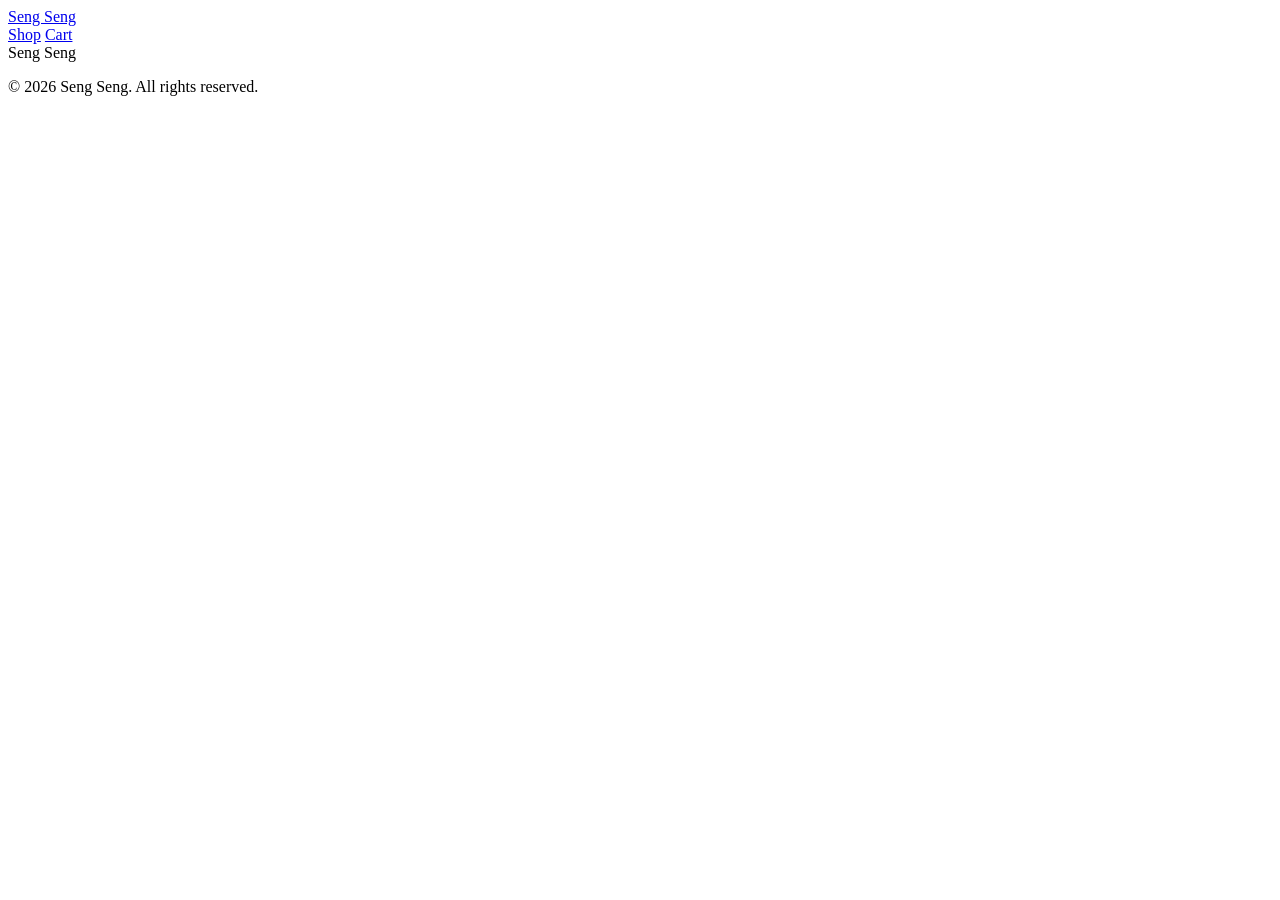
==== index.html @ 79f37684 "Add files via upload" ====
<!DOCTYPE html>
<html lang="en">
<head>
  <meta charset="UTF-8"><meta name="viewport" content="width=device-width, initial-scale=1.0">
  <title>Seng Seng - K-Beauty Skincare</title>
  <link rel="stylesheet" href="css/store.css">
  <style>.page{display:none}.page.active{display:block}</style>
</head>
<body>
  <nav>
    <a href="#home" class="logo">Seng Seng</a>
    <div class="nav-links">
      <a href="#home">Shop</a>
      <a href="#cart">Cart <span class="cart-badge" id="cart-count" style="display:none">0</span></a>
    </div>
  </nav>

  <div class="page" id="page-home">
    <section class="hero">
      <h1>Seng Seng</h1>
      <p>K-Beauty skincare crafted with gentle, safe ingredients for radiant, healthy skin.</p>
      <a href="#home" class="btn btn-primary" onclick="document.getElementById('products').scrollIntoView({behavior:'smooth'})">Shop Now</a>
    </section>
    <svg class="wave" viewBox="0 0 1440 60" preserveAspectRatio="none">
      <path d="M0,30 C360,60 720,0 1080,30 C1260,45 1380,15 1440,30 L1440,60 L0,60 Z" fill="#FFF0F3"/>
    </svg>
    <section class="section" id="products">
      <h2>Our Products</h2>
      <div class="products-grid" id="products-grid"></div>
    </section>
  </div>

  <div class="page" id="page-cart">
    <div class="cart-container">
      <h1>Your Cart</h1>
      <div class="empty-cart" id="empty-cart">
        <p>Your cart is empty</p>
        <a href="#home" class="btn btn-primary">Continue Shopping</a>
      </div>
      <div id="cart-items"></div>
      <div class="cart-summary" id="cart-summary" style="display:none">
        <div class="total">Total: <span id="cart-total">₱0.00</span></div>
        <div id="checkout-btns" style="display:none">
          <a href="#checkout" class="btn btn-primary">Checkout</a>
        </div>
      </div>
    </div>
  </div>

  <div class="page" id="page-checkout">
    <div class="checkout-form">
      <h1>Checkout</h1>
      <form id="checkout-form">
        <h3 style="margin-bottom:1rem;color:var(--charcoal)">Shipping Info</h3>
        <div class="form-row">
          <div class="form-group"><label>First Name</label><input type="text" required></div>
          <div class="form-group"><label>Last Name</label><input type="text" required></div>
        </div>
        <div class="form-group"><label>Email</label><input type="email" required></div>
        <div class="form-group"><label>Address</label><input type="text" required></div>
        <div class="form-row">
          <div class="form-group">
            <label>Country</label>
            <select id="country" required>
              <option value="US">United States</option>
              <option value="PH">Philippines</option>
            </select>
          </div>
          <div class="form-group"><label>City</label><input type="text" id="city" required></div>
          <div class="form-group"><label>State / Province</label><input type="text" id="state" required></div>
          <div class="form-group"><label>ZIP / Postal Code</label><input type="text" id="zip" placeholder="Enter ZIP" required></div>
        </div>
        <h3 style="margin:2rem 0 1rem;color:var(--charcoal)">Payment</h3>
        <div class="form-group"><label>Card Number</label><input type="text" placeholder="1234 5678 9012 3456" required></div>
        <div class="form-row">
          <div class="form-group"><label>Expiry</label><input type="text" placeholder="MM/YY" required></div>
          <div class="form-group"><label>CVV</label><input type="text" placeholder="123" required></div>
        </div>
        <div class="order-summary" id="order-summary"></div>
        <button type="submit" class="btn btn-primary" style="width:100%;margin-top:1.5rem;padding:1rem">Place Order</button>
      </form>
    </div>
  </div>

  <div class="page" id="page-success">
    <div class="success">
      <div class="icon">&#10004;</div>
      <h1>Order Confirmed!</h1>
      <p>Thank you for your purchase. Your K-Beauty products are on the way!</p>
      <a href="#home" class="btn btn-primary">Continue Shopping</a>
    </div>
  </div>

  <footer>
    <div class="logo">Seng Seng</div>
    <p>&copy; 2026 Seng Seng. All rights reserved.</p>
  </footer>

  <script src="js/store.js"></script>
</body>
</html>
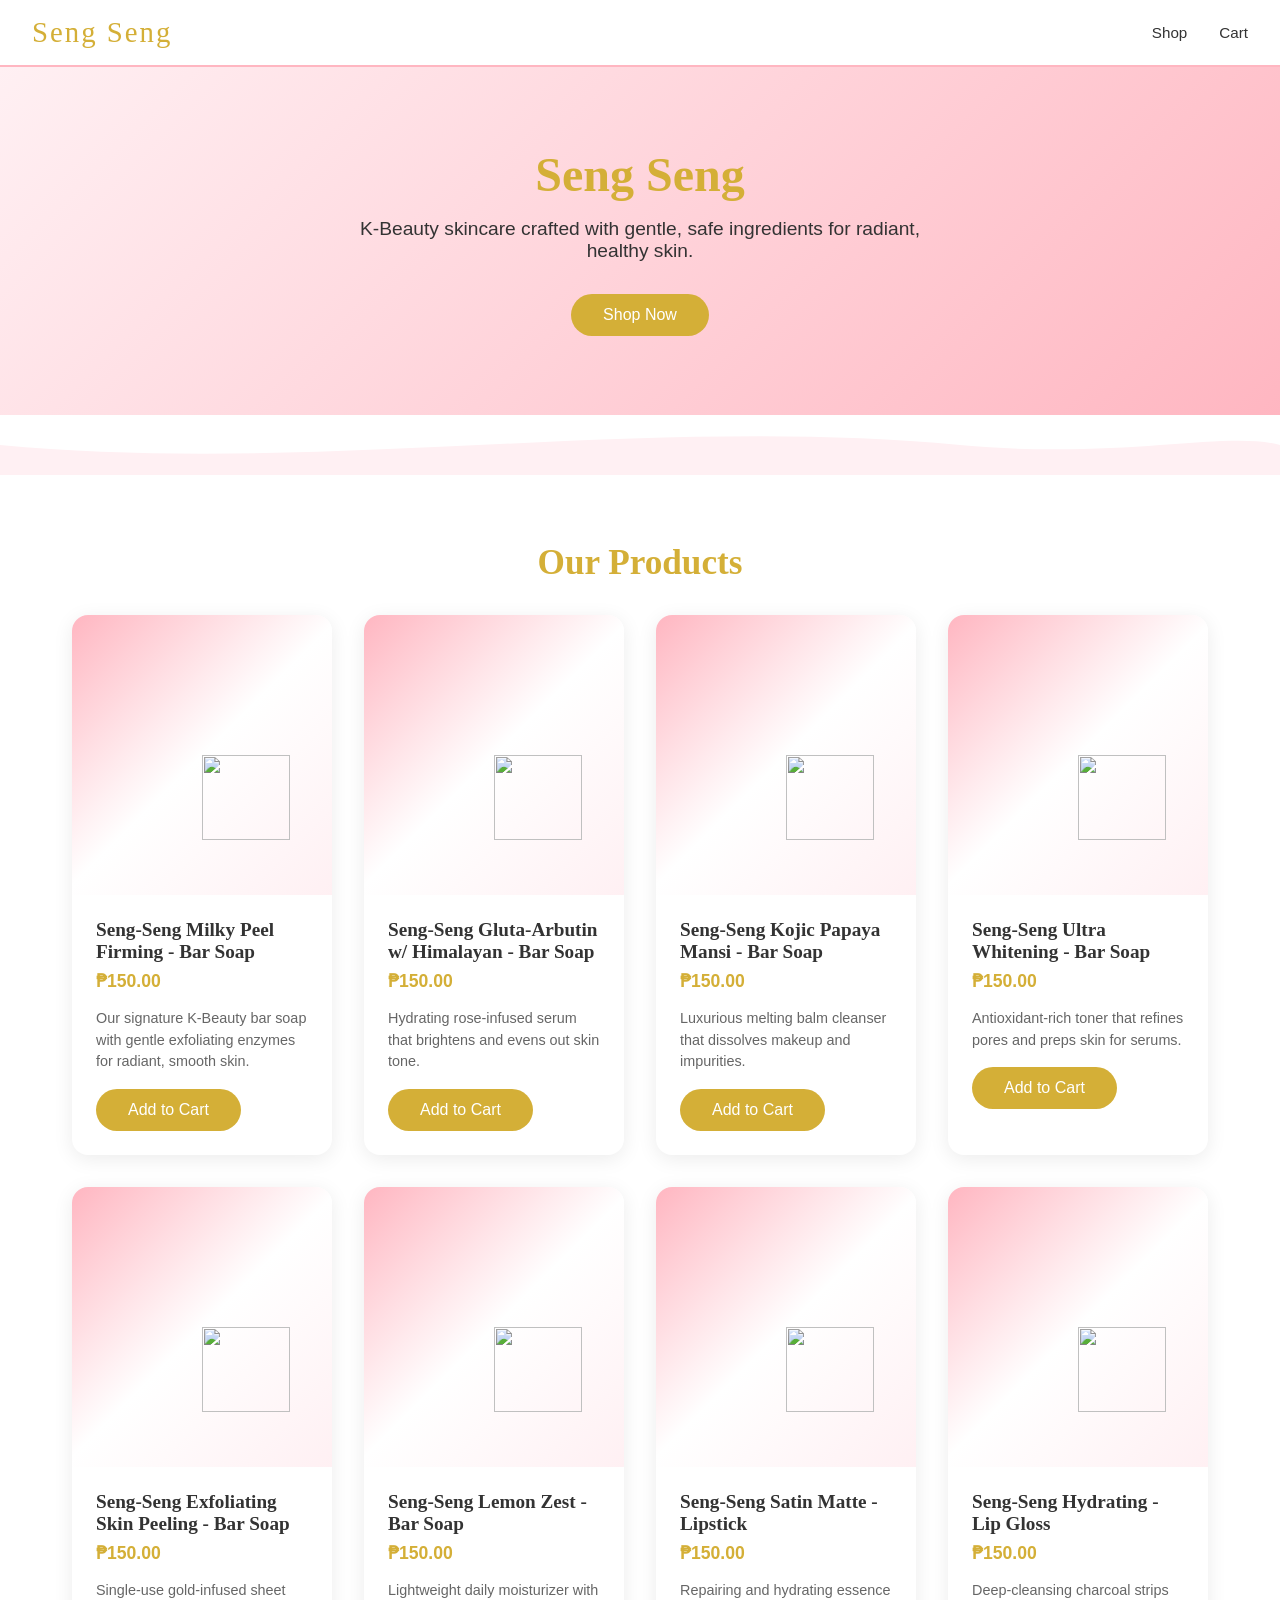
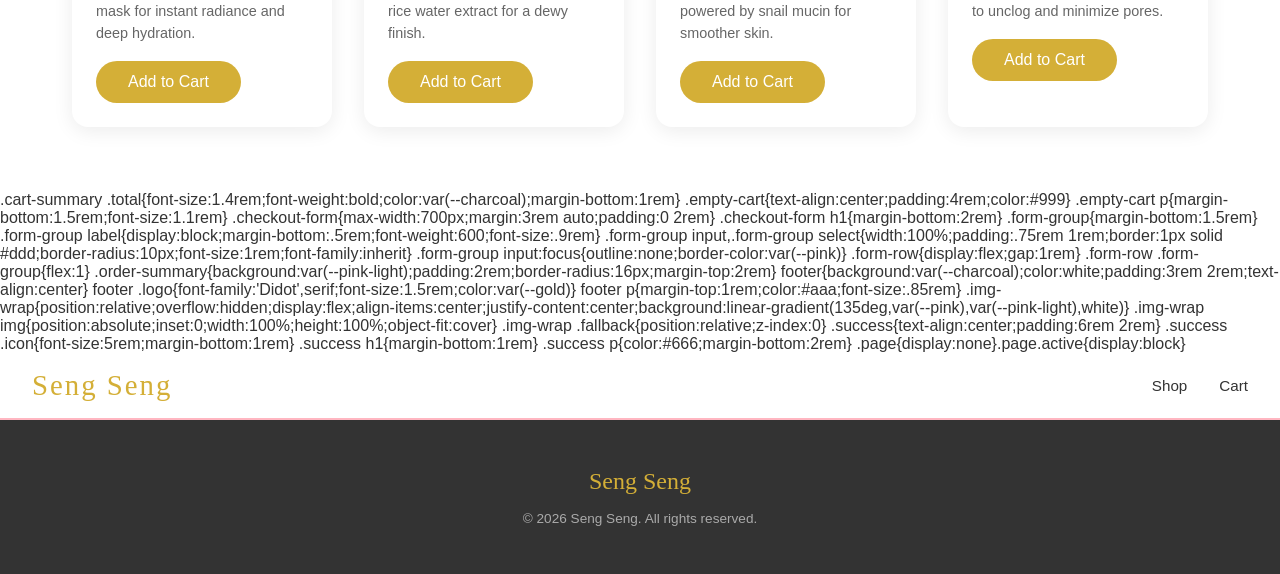
==== commit 3d12733a: "Update index.html" ====
--- a/index.html
+++ b/index.html
@@ -1,101 +1,242 @@
 <!DOCTYPE html>
 <html lang="en">
 <head>
-  <meta charset="UTF-8"><meta name="viewport" content="width=device-width, initial-scale=1.0">
-  <title>Seng Seng - K-Beauty Skincare</title>
-  <link rel="stylesheet" href="css/store.css">
-  <style>.page{display:none}.page.active{display:block}</style>
+<meta charset="UTF-8"><meta name="viewport" content="width=device-width, initial-scale=1.0">
+<title>Seng Seng - K-Beauty Skincare</title>
+<style>
+:root{--pink:#FFB6C1;--gold:#D4AF37;--white:#FFFFFF;--charcoal:#333333;--pink-light:#FFF0F3;--pink-dark:#E8919E}
+*{margin:0;padding:0;box-sizing:border-box}
+body{font-family:'Inter','Helvetica',sans-serif;color:var(--charcoal);background:var(--white)}
+h1,h2,h3,h4{font-family:'Didot','Bodoni',Georgia,serif;color:var(--gold)}
+a{text-decoration:none;color:inherit}
+nav{display:flex;justify-content:space-between;align-items:center;padding:1rem 2rem;background:var(--white);border-bottom:2px solid var(--pink);position:sticky;top:0;z-index:100}
+nav .logo{font-family:'Didot',serif;font-size:1.8rem;color:var(--gold);letter-spacing:2px}
+nav .nav-links{display:flex;gap:2rem;align-items:center}
+nav .nav-links a{font-size:.95rem;color:var(--charcoal);transition:color .2s}
+nav .nav-links a:hover{color:var(--gold)}
+.cart-badge{background:var(--pink-dark);color:white;border-radius:50%;font-size:.7rem;padding:2px 6px;margin-left:4px}
+.hero{background:linear-gradient(135deg,var(--pink-light) 0%,var(--pink) 100%);padding:5rem 2rem;text-align:center}
+.hero h1{font-size:3rem;margin-bottom:1rem;color:var(--gold)}
+.hero p{font-size:1.2rem;max-width:600px;margin:0 auto 2rem;color:var(--charcoal)}
+.btn{display:inline-block;padding:.75rem 2rem;border:none;border-radius:30px;font-size:1rem;cursor:pointer;transition:all .3s;font-family:inherit}
+.btn-primary{background:var(--gold);color:white}
+.btn-primary:hover{background:#c9a430}
+.btn-outline{background:transparent;border:2px solid var(--gold);color:var(--gold)}
+.btn-outline:hover{background:var(--gold);color:white}
+.btn-pink{background:var(--pink);color:var(--charcoal)}
+.btn-pink:hover{background:var(--pink-dark);color:white}
+.section{padding:4rem 2rem;max-width:1200px;margin:0 auto}
+.section h2{text-align:center;font-size:2.2rem;margin-bottom:2rem}
+.products-grid{display:grid;grid-template-columns:repeat(auto-fill,minmax(260px,1fr));gap:2rem}
+.product-card{background:white;border-radius:16px;overflow:hidden;box-shadow:0 4px 20px rgba(0,0,0,.08);transition:transform .3s}
+.product-card:hover{transform:translateY(-4px)}
+.product-card .img{height:280px;background:linear-gradient(135deg,var(--pink) 0%,var(--white) 50%,var(--pink-light) 100%);display:flex;align-items:center;justify-content:center;font-size:4rem}
+.product-card .info{padding:1.5rem}
+.product-card .info h3{font-size:1.2rem;color:var(--charcoal);margin-bottom:.5rem}
+.product-card .info .price{font-size:1.1rem;color:var(--gold);font-weight:bold;margin-bottom:1rem}
+.product-card .info .desc{font-size:.9rem;color:#666;margin-bottom:1rem;line-height:1.5}
+.wave{width:100%;height:60px;background:var(--white);margin-top:-1px}
+.cart-container{max-width:900px;margin:3rem auto;padding:0 2rem}
+.cart-container h1{margin-bottom:2rem}
+.cart-item{display:flex;align-items:center;gap:1.5rem;padding:1.5rem;border-bottom:1px solid #eee}
+.cart-item .thumb{width:100px;height:100px;border-radius:12px;background:linear-gradient(135deg,var(--pink),var(--pink-light));display:flex;align-items:center;justify-content:center;font-size:2rem;flex-shrink:0}
+.cart-item .details{flex:1}
+.cart-item .details h3{font-size:1.1rem;color:var(--charcoal)}
+.cart-item .details .price{color:var(--gold);font-weight:bold;margin:.5rem 0}
+.qty-controls{display:flex;align-items:center;gap:.5rem}
+.qty-controls button{width:32px;height:32px;border:1px solid #ddd;border-radius:8px;background:white;cursor:pointer;font-size:1.1rem}
+.qty-controls span{min-width:30px;text-align:center}
+.remove-btn{background:none;border:none;color:#e44;cursor:pointer;font-size:.9rem}
+.cart-summary{margin-top:2rem;padding:2rem;background:var(--pink-light);border-radius:16px;text-align:right}
+.cart-summary .total{font-size:1.4rem;font-weight:bold;color:var(--charcoal);margin-bottom:1rem}
+.empty-cart{text-align:center;padding:4rem;color:#999}
+.empty-cart p{margin-bottom:1.5rem;font-size:1.1rem}
+.checkout-form{max-width:700px;margin:3rem auto;padding:0 2rem}
+.checkout-form h1{margin-bottom:2rem}
+.form-group{margin-bottom:1.5rem}
+.form-group label{display:block;margin-bottom:.5rem;font-weight:600;font-size:.9rem}
+.form-group input,.form-group select{width:100%;padding:.75rem 1rem;border:1px solid #ddd;border-radius:10px;font-size:1rem;font-family:inherit}
+.form-group input:focus{outline:none;border-color:var(--pink)}
+.form-row{display:flex;gap:1rem}
+.form-row .form-group{flex:1}
+.order-summary{background:var(--pink-light);padding:2rem;border-radius:16px;margin-top:2rem}
+footer{background:var(--charcoal);color:white;padding:3rem 2rem;text-align:center}
+footer .logo{font-family:'Didot',serif;font-size:1.5rem;color:var(--gold)}
+footer p{margin-top:1rem;color:#aaa;font-size:.85rem}
+.img-wrap{position:relative;overflow:hidden;display:flex;align-items:center;justify-content:center;background:linear-gradient(135deg,var(--pink),var(--pink-light),white)}
+.img-wrap img{position:absolute;inset:0;width:100%;height:100%;object-fit:cover}
+.img-wrap .fallback{position:relative;z-index:0}
+.success{text-align:center;padding:6rem 2rem}
+.success .icon{font-size:5rem;margin-bottom:1rem}
+.success h1{margin-bottom:1rem}
+.success p{color:#666;margin-bottom:2rem}
+.page{display:none}.page.active{display:block}
+</style>
 </head>
 <body>
-  <nav>
-    <a href="#home" class="logo">Seng Seng</a>
-    <div class="nav-links">
-      <a href="#home">Shop</a>
-      <a href="#cart">Cart <span class="cart-badge" id="cart-count" style="display:none">0</span></a>
-    </div>
-  </nav>
-
-  <div class="page" id="page-home">
-    <section class="hero">
-      <h1>Seng Seng</h1>
-      <p>K-Beauty skincare crafted with gentle, safe ingredients for radiant, healthy skin.</p>
-      <a href="#home" class="btn btn-primary" onclick="document.getElementById('products').scrollIntoView({behavior:'smooth'})">Shop Now</a>
-    </section>
-    <svg class="wave" viewBox="0 0 1440 60" preserveAspectRatio="none">
-      <path d="M0,30 C360,60 720,0 1080,30 C1260,45 1380,15 1440,30 L1440,60 L0,60 Z" fill="#FFF0F3"/>
-    </svg>
-    <section class="section" id="products">
-      <h2>Our Products</h2>
-      <div class="products-grid" id="products-grid"></div>
-    </section>
-  </div>
-
-  <div class="page" id="page-cart">
-    <div class="cart-container">
-      <h1>Your Cart</h1>
-      <div class="empty-cart" id="empty-cart">
-        <p>Your cart is empty</p>
-        <a href="#home" class="btn btn-primary">Continue Shopping</a>
-      </div>
-      <div id="cart-items"></div>
-      <div class="cart-summary" id="cart-summary" style="display:none">
-        <div class="total">Total: <span id="cart-total">₱0.00</span></div>
-        <div id="checkout-btns" style="display:none">
-          <a href="#checkout" class="btn btn-primary">Checkout</a>
-        </div>
-      </div>
-    </div>
-  </div>
-
-  <div class="page" id="page-checkout">
-    <div class="checkout-form">
-      <h1>Checkout</h1>
-      <form id="checkout-form">
-        <h3 style="margin-bottom:1rem;color:var(--charcoal)">Shipping Info</h3>
-        <div class="form-row">
-          <div class="form-group"><label>First Name</label><input type="text" required></div>
-          <div class="form-group"><label>Last Name</label><input type="text" required></div>
-        </div>
-        <div class="form-group"><label>Email</label><input type="email" required></div>
-        <div class="form-group"><label>Address</label><input type="text" required></div>
-        <div class="form-row">
-          <div class="form-group">
-            <label>Country</label>
-            <select id="country" required>
-              <option value="US">United States</option>
-              <option value="PH">Philippines</option>
-            </select>
-          </div>
-          <div class="form-group"><label>City</label><input type="text" id="city" required></div>
-          <div class="form-group"><label>State / Province</label><input type="text" id="state" required></div>
-          <div class="form-group"><label>ZIP / Postal Code</label><input type="text" id="zip" placeholder="Enter ZIP" required></div>
-        </div>
-        <h3 style="margin:2rem 0 1rem;color:var(--charcoal)">Payment</h3>
-        <div class="form-group"><label>Card Number</label><input type="text" placeholder="1234 5678 9012 3456" required></div>
-        <div class="form-row">
-          <div class="form-group"><label>Expiry</label><input type="text" placeholder="MM/YY" required></div>
-          <div class="form-group"><label>CVV</label><input type="text" placeholder="123" required></div>
-        </div>
-        <div class="order-summary" id="order-summary"></div>
-        <button type="submit" class="btn btn-primary" style="width:100%;margin-top:1.5rem;padding:1rem">Place Order</button>
-      </form>
-    </div>
-  </div>
-
-  <div class="page" id="page-success">
-    <div class="success">
-      <div class="icon">&#10004;</div>
-      <h1>Order Confirmed!</h1>
-      <p>Thank you for your purchase. Your K-Beauty products are on the way!</p>
-      <a href="#home" class="btn btn-primary">Continue Shopping</a>
-    </div>
-  </div>
-
-  <footer>
-    <div class="logo">Seng Seng</div>
-    <p>&copy; 2026 Seng Seng. All rights reserved.</p>
-  </footer>
-
-  <script src="js/store.js"></script>
+<nav>
+<a href="#home" class="logo">Seng Seng</a>
+<div class="nav-links">
+<a href="#home">Shop</a>
+<a href="#cart">Cart <span class="cart-badge" id="cart-count" style="display:none">0</span></a>
+</div>
+</nav>
+
+<div class="page" id="page-home">
+<section class="hero">
+<h1>Seng Seng</h1>
+<p>K-Beauty skincare crafted with gentle, safe ingredients for radiant, healthy skin.</p>
+<a href="#home" class="btn btn-primary" onclick="document.getElementById('products').scrollIntoView({behavior:'smooth'})">Shop Now</a>
+</section>
+<svg class="wave" viewBox="0 0 1440 60" preserveAspectRatio="none">
+<path d="M0,30 C360,60 720,0 1080,30 C1260,45 1380,15 1440,30 L1440,60 L0,60 Z" fill="#FFF0F3"/>
+</svg>
+<section class="section" id="products">
+<h2>Our Products</h2>
+<div class="products-grid" id="products-grid"></div>
+</section>
+</div>
+  .cart-summary .total{font-size:1.4rem;font-weight:bold;color:var(--charcoal);margin-bottom:1rem}
+.empty-cart{text-align:center;padding:4rem;color:#999}
+.empty-cart p{margin-bottom:1.5rem;font-size:1.1rem}
+.checkout-form{max-width:700px;margin:3rem auto;padding:0 2rem}
+.checkout-form h1{margin-bottom:2rem}
+.form-group{margin-bottom:1.5rem}
+.form-group label{display:block;margin-bottom:.5rem;font-weight:600;font-size:.9rem}
+.form-group input,.form-group select{width:100%;padding:.75rem 1rem;border:1px solid #ddd;border-radius:10px;font-size:1rem;font-family:inherit}
+.form-group input:focus{outline:none;border-color:var(--pink)}
+.form-row{display:flex;gap:1rem}
+.form-row .form-group{flex:1}
+.order-summary{background:var(--pink-light);padding:2rem;border-radius:16px;margin-top:2rem}
+footer{background:var(--charcoal);color:white;padding:3rem 2rem;text-align:center}
+footer .logo{font-family:'Didot',serif;font-size:1.5rem;color:var(--gold)}
+footer p{margin-top:1rem;color:#aaa;font-size:.85rem}
+.img-wrap{position:relative;overflow:hidden;display:flex;align-items:center;justify-content:center;background:linear-gradient(135deg,var(--pink),var(--pink-light),white)}
+.img-wrap img{position:absolute;inset:0;width:100%;height:100%;object-fit:cover}
+.img-wrap .fallback{position:relative;z-index:0}
+.success{text-align:center;padding:6rem 2rem}
+.success .icon{font-size:5rem;margin-bottom:1rem}
+.success h1{margin-bottom:1rem}
+.success p{color:#666;margin-bottom:2rem}
+.page{display:none}.page.active{display:block}
+</style>
+</head>
+<body>
+<nav>
+<a href="#home" class="logo">Seng Seng</a>
+<div class="nav-links">
+<a href="#home">Shop</a>
+<a href="#cart">Cart <span class="cart-badge" id="cart-count" style="display:none">0</span></a>
+</div>
+</nav>
+
+<div class="page" id="page-home">
+<section class="hero">
+<h1>Seng Seng</h1>
+<p>K-Beauty skincare crafted with gentle, safe ingredients for radiant, healthy skin.</p>
+<a href="#home" class="btn btn-primary" onclick="document.getElementById('products').scrollIntoView({behavior:'smooth'})">Shop Now</a>
+</section>
+<svg class="wave" viewBox="0 0 1440 60" preserveAspectRatio="none">
+<path d="M0,30 C360,60 720,0 1080,30 C1260,45 1380,15 1440,30 L1440,60 L0,60 Z" fill="#FFF0F3"/>
+</svg>
+<section class="section" id="products">
+<h2>Our Products</h2>
+<div class="products-grid" id="products-grid"></div>
+</section>
+</div>
+
+<div class="page" id="page-cart">
+<div class="cart-container">
+<h1>Your Cart</h1>
+<div class="empty-cart" id="empty-cart">
+<p>Your cart is empty</p>
+<a href="#home" class="btn btn-primary">Continue Shopping</a>
+</div>
+<div id="cart-items"></div>
+<div class="cart-summary" id="cart-summary" style="display:none">
+<div class="total">Total: <span id="cart-total">₱0.00</span></div>
+<div id="checkout-btns" style="display:none">
+<a href="#checkout" class="btn btn-primary">Checkout</a>
+</div>
+</div>
+</div>
+</div>
+
+<div class="page" id="page-checkout">
+<div class="checkout-form">
+<h1>Checkout</h1>
+<form id="checkout-form">
+<h3 style="margin-bottom:1rem;color:var(--charcoal)">Shipping Info</h3>
+<div class="form-row">
+<div class="form-group"><label>First Name</label><input type="text" required></div>
+<div class="form-group"><label>Last Name</label><input type="text" required></div>
+</div>
+<div class="form-group"><label>Email</label><input type="email" required></div>
+<div class="form-group"><label>Address</label><input type="text" required></div>
+<div class="form-row">
+<div class="form-group">
+<label>Country</label>
+<select id="country" required>
+<option value="US">United States</option>
+<option value="PH">Philippines</option>
+</select>
+</div>
+<div class="form-group"><label>City</label><input type="text" id="city" required></div>
+<div class="form-group"><label>State / Province</label><input type="text" id="state" required></div>
+<div class="form-group"><label>ZIP / Postal Code</label><input type="text" id="zip" placeholder="Enter ZIP" required></div>
+</div>
+<h3 style="margin:2rem 0 1rem;color:var(--charcoal)">Payment</h3>
+<div class="form-group"><label>Card Number</label><input type="text" placeholder="1234 5678 9012 3456" required></div>
+<div class="form-row">
+<div class="form-group"><label>Expiry</label><input type="text" placeholder="MM/YY" required></div>
+<div class="form-group"><label>CVV</label><input type="text" placeholder="123" required></div>
+</div>
+<div class="order-summary" id="order-summary"></div>
+<button type="submit" class="btn btn-primary" style="width:100%;margin-top:1.5rem;padding:1rem">Place Order</button>
+</form>
+</div>
+</div>
+
+<div class="page" id="page-success">
+<div class="success">
+<div class="icon">&#10004;</div>
+<h1>Order Confirmed!</h1>
+<p>Thank you for your purchase. Your K-Beauty products are on the way!</p>
+<a href="#home" class="btn btn-primary">Continue Shopping</a>
+</div>
+</div>
+
+<footer>
+<div class="logo">Seng Seng</div>
+<p>&copy; 2026 Seng Seng. All rights reserved.</p>
+</footer>
+
+<script>
+const PRODUCTS=[
+{id:1,name:"Seng-Seng Milky Peel Firming - Bar Soap",price:150,image:"milky-peel-firming_bar-soap.png",emoji:"\u{1F9FC}",desc:"Our signature K-Beauty bar soap with gentle exfoliating enzymes for radiant, smooth skin."},
+{id:2,name:"Seng-Seng Gluta-Arbutin w/ Himalayan - Bar Soap",price:150,image:"gluta-arbutin-himalayan_bar-soap.png",emoji:"\u{1F489}",desc:"Hydrating rose-infused serum that brightens and evens out skin tone."},
+{id:3,name:"Seng-Seng Kojic Papaya Mansi - Bar Soap",price:150,image:"kojic-papaya-mansi_bar-soap.png",emoji:"\u{1F36F}",desc:"Luxurious melting balm cleanser that dissolves makeup and impurities."},
+{id:4,name:"Seng-Seng Ultra Whitening - Bar Soap",price:150,image:"ultra-whitening_bar-soap.png",emoji:"\u{1F375}",desc:"Antioxidant-rich toner that refines pores and preps skin for serums."},
+{id:5,name:"Seng-Seng Exfoliating Skin Peeling - Bar Soap",price:150,image:"exfoliating-skin-peeling_bar-soap.png",emoji:"\u{1F9F4}",desc:"Single-use gold-infused sheet mask for instant radiance and deep hydration."},
+{id:6,name:"Seng-Seng Lemon Zest - Bar Soap",price:150,image:"lemon-zest-bar-soap2.png",emoji:"\u{1F35E}",desc:"Lightweight daily moisturizer with rice water extract for a dewy finish."},
+{id:7,name:"Seng-Seng Satin Matte - Lipstick",price:150,image:"sengseng_matte_lipstick.png",emoji:"\u{1F40C}",desc:"Repairing and hydrating essence powered by snail mucin for smoother skin."},
+{id:8,name:"Seng-Seng Hydrating - Lip Gloss",price:150,image:"sengseng_glossy_lipstick.png",emoji:"\u{1F4A8}",desc:"Deep-cleansing charcoal strips to unclog and minimize pores."}
+];
+const IMG_PATH="images/";
+function imgTag(p){return`<img src="${IMG_PATH}${p.image}" alt="${p.name}" onerror="this.remove()" style="position:absolute;inset:0;width:100%;height:100%;object-fit:cover"><span class="fallback"><img src="https://media0.giphy.com/media/v1.Y2lkPTc5MGI3NjExNmoxYzI4a3IzcndvY2R2ZjlwanB4a3B5bHhiYXl5OHh3Mmk5cmU0eSZlcD12MV9pbnRlcm5hbF9naWZfYnlfaWQmY3Q9cw/d3e3ToBFhpkOnVyNin/giphy.gif" style="width:88px;height:85px;object-fit:cover"></span>`}
+function getCart(){return JSON.parse(localStorage.getItem("seng_cart")||"[]")}
+function saveCart(cart){localStorage.setItem("seng_cart",JSON.stringify(cart));updateCartBadge()}
+function addToCart(productId){const cart=getCart();const existing=cart.find(i=>i.id===productId);if(existing){existing.qty++}else{cart.push({id:productId,qty:1})};saveCart(cart);alert("Added to cart!")}
+function removeFromCart(productId){const cart=getCart().filter(i=>i.id!==productId);saveCart(cart);renderCart()}
+function updateQty(productId,delta){const cart=getCart();const item=cart.find(i=>i.id===productId);if(!item)return;item.qty+=delta;if(item.qty<=0){removeFromCart(productId);return};saveCart(cart);renderCart()}
+function updateCartBadge(){const badge=document.getElementById("cart-count");if(!badge)return;const cart=getCart();const total=cart.reduce((s,i)=>s+i.qty,0);badge.textContent=total;badge.style.display=total>0?"inline":"none"}
+function renderProducts(){const grid=document.getElementById("products-grid");if(!grid)return;grid.innerHTML=PRODUCTS.map(p=>`<div class="product-card"><div class="img img-wrap">${imgTag(p)}</div><div class="info"><h3>${p.name}</h3><div class="price">\u20B1${p.price.toFixed(2)}</div><div class="desc">${p.desc}</div><button class="btn btn-primary" onclick="addToCart(${p.id})">Add to Cart</button></div></div>`).join("")}
+function renderCart(){const container=document.getElementById("cart-items");const summary=document.getElementById("cart-summary");const emptyMsg=document.getElementById("empty-cart");const checkoutBtn=document.getElementById("checkout-btns");if(!container)return;const cart=getCart();if(cart.length===0){container.innerHTML="";if(emptyMsg)emptyMsg.style.display="block";if(summary)summary.style.display="none";if(checkoutBtn)checkoutBtn.style.display="none";return};if(emptyMsg)emptyMsg.style.display="none";if(summary)summary.style.display="block";if(checkoutBtn)checkoutBtn.style.display="block";container.innerHTML=cart.map(item=>{const p=PRODUCTS.find(x=>x.id===item.id);return`<div class="cart-item"><div class="thumb img-wrap">${imgTag(p)}</div><div class="details"><h3>${p.name}</h3><div class="price">\u20B1${(p.price*item.qty).toFixed(2)}</div><div class="qty-controls"><button onclick="updateQty(${p.id},-1)">-</button><span>${item.qty}</span><button onclick="updateQty(${p.id},1)">+</button></div></div><button class="remove-btn" onclick="removeFromCart(${p.id})">Remove</button></div>`}).join("");const total=cart.reduce((s,i)=>{const p=PRODUCTS.find(x=>x.id===i.id);return s+p.price*i.qty},0);const totalEl=document.getElementById("cart-total");if(totalEl)totalEl.textContent="\u20B1"+total.toFixed(2)}
+function navigate(hash){const page=hash.replace("#","")||"home";document.querySelectorAll(".page").forEach(p=>p.classList.remove("active"));const target=document.getElementById("page-"+page);if(target)target.classList.add("active");if(page==="cart")renderCart();if(page==="checkout")renderCheckoutSummary();window.scrollTo(0,0)}
+function renderCheckoutSummary(){const cart=getCart();const summary=document.getElementById("order-summary");if(!summary)return;if(cart.length===0){navigate("#home");return};let total=0;summary.innerHTML="<h3 style='margin-bottom:1rem;color:var(--charcoal)'>Order Summary</h3>"+cart.map(item=>{const p=PRODUCTS.find(x=>x.id===item.id);const lineTotal=p.price*item.qty;total+=lineTotal;return`<div style="display:flex;justify-content:space-between;margin-bottom:.5rem"><span>${p.name} x${item.qty}</span><span>\u20B1${lineTotal.toFixed(2)}</span></div>`}).join("")+`<div style="border-top:1px solid #ddd;padding-top:.5rem;margin-top:.5rem;font-weight:bold;display:flex;justify-content:space-between"><span>Total</span><span>\u20B1${total.toFixed(2)}</span></div>`}
+document.addEventListener("DOMContentLoaded",()=>{updateCartBadge();renderProducts();renderCart();navigate(window.location.hash);window.addEventListener("hashchange",()=>navigate(window.location.hash));const form=document.getElementById("checkout-form");if(form){form.addEventListener("submit",(e)=>{e.preventDefault();localStorage.removeItem("seng_cart");navigate("#success")})};const zipInput=document.getElementById("zip");if(zipInput){const cityInput=document.getElementById("city");const stateInput=document.getElementById("state");let zipTimer;zipInput.addEventListener("input",()=>{clearTimeout(zipTimer);const zip=zipInput.value.replace(/\D/g,"");if(zip.length===5){zipTimer=setTimeout(()=>{fetch('https://zip.getziptastic.com/v2/US/'+zip).then(r=>r.ok?r.json():null).then(data=>{if(data){cityInput.value=data.city||"";stateInput.value=data.state||""}}).catch(()=>{})},300)}})}})
+</script>
 </body>
 </html>
+
+<div class="page" id="page-cart">
